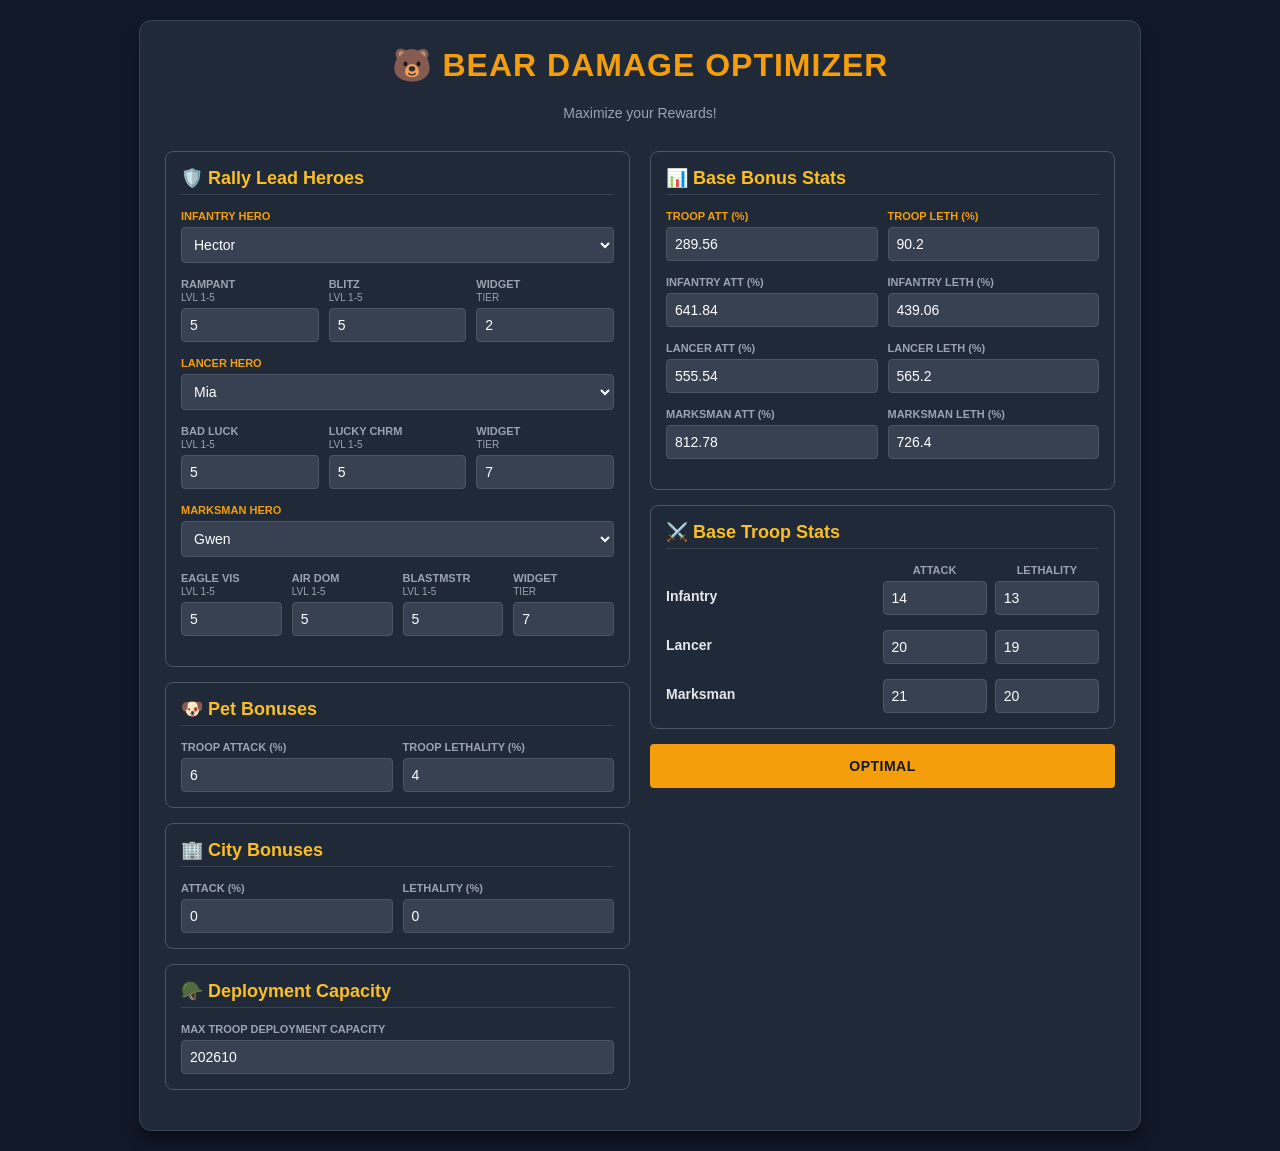
==== index.html @ f2bf9d79 "changed html file name" ====
<!DOCTYPE html>
<html lang="en">
<head>
    <meta charset="UTF-8">
    <meta name="viewport" content="width=device-width, initial-scale=1.0">
    <title>Whiteout Survival: Bear Hunt Calculator</title>
    <link rel="stylesheet" href="style.css">
</head>

<body>
<div class="container">
    <h1>🐻 Bear Damage Optimizer</h1>
    <p class="subtitle">Maximize your Rewards!</p>

    <form id="calcForm" onsubmit="event.preventDefault(); calculateStats();">
        <div class="grid">
            
            <!-- LEFT COLUMN -->
            <div>
                <div class="card form-group">
                    <h2>🛡️ Rally Lead Heroes</h2>
                    
                    <!-- Infantry Hero Dropdown -->
                    <div class="form-group">
                        <label style="color:#f59e0b">Infantry Hero</label>
                        <select id="infHeroSelect">
                            <option value="hector">Hector</option>
                        </select>
                    </div>
                    <div class="inline-grid form-group">
                        <div>
                            <label>Rampant <span class="helper-text">Lvl 1-5</span></label>
                            <input type="number" id="heroInf1" value="5" min="1" max="5">
                        </div>
                        <div>
                            <label>Blitz <span class="helper-text">Lvl 1-5</span></label>
                            <input type="number" id="heroInf2" value="5" min="1" max="5">
                        </div>
                        <div>
                            <label>Widget <span class="helper-text">Tier</span></label>
                            <input type="number" id="infWidget" value="2" min="0" max="10">
                        </div>
                    </div>

                    <!-- Lancer Hero Dropdown -->
                    <div class="form-group">
                        <label style="color:#f59e0b">Lancer Hero</label>
                        <select id="lanHeroSelect">
                            <option value="mia">Mia</option>
                        </select>
                    </div>
                    <div class="inline-grid form-group">
                        <div>
                            <label>Bad Luck <span class="helper-text">Lvl 1-5</span></label>
                            <input type="number" id="heroLan1" value="5" min="1" max="5">
                        </div>
                        <div>
                            <label>Lucky Chrm <span class="helper-text">Lvl 1-5</span></label>
                            <input type="number" id="heroLan2" value="5" min="1" max="5">
                        </div>
                        <div>
                            <label>Widget <span class="helper-text">Tier</span></label>
                            <input type="number" id="lanWidget" value="7" min="0" max="10">
                        </div>
                    </div>

                    <!-- Marksman Hero Dropdown -->
                    <div class="form-group">
                        <label style="color:#f59e0b">Marksman Hero</label>
                        <select id="mmHeroSelect">
                            <option value="gwen">Gwen</option>
                        </select>
                    </div>
                    <div class="inline-grid form-group">
                        <div>
                            <label>Eagle Vis <span class="helper-text">Lvl 1-5</span></label>
                            <input type="number" id="heroMM1" value="5" min="1" max="5">
                        </div>
                        <div>
                            <label>Air Dom <span class="helper-text">Lvl 1-5</span></label>
                            <input type="number" id="heroMM2" value="5" min="1" max="5">
                        </div>
                         <div>
                            <label>Blastmstr <span class="helper-text">Lvl 1-5</span></label>
                            <input type="number" id="heroMM3" value="5" min="1" max="5">
                        </div>
                        <div>
                            <label>Widget <span class="helper-text">Tier</span></label>
                            <input type="number" id="MMWidget" value="7" min="0" max="10">
                        </div>
                    </div>
                </div>

                <!-- Pet Bonuses -->
                <div class="card form-group">
                    <h2>🐶 Pet Bonuses</h2>
                    <div class="inline-grid">
                        <div>
                            <label>Troop Attack (%)</label>
                            <input type="number" id="petAtt" value="6">
                        </div>
                        <div>
                            <label>Troop Lethality (%)</label>
                            <input type="number" id="petLeth" value="4">
                        </div>
                    </div>
                </div>

                <!-- City Bonuses -->
                <div class="card form-group">
                    <h2>🏢 City Bonuses</h2>
                    <div class="inline-grid">
                        <div>
                            <label>Attack (%)</label>
                            <input type="number" id="cityAtt" value="0">
                        </div>
                        <div>
                            <label>Lethality (%)</label>
                            <input type="number" id="cityLeth" value="0">
                        </div>
                    </div>
                </div>

                <!-- Capacity Selection -->
                <div class="card form-group">
                    <h2>🪖 Deployment Capacity </h2>
                    <div>
                        <label>Max Troop Deployment Capacity</label>
                        <input type="number" id="SMax" value="202610">
                    </div>
                </div>
            </div>

            <!-- RIGHT COLUMN -->
            <div>
                <!-- Account Base Multipliers -->
                <div class="card form-group">
                    <h2>📊 Base Bonus Stats </h2>
                    <div class="inline-grid form-group">
                        <div>
                            <label style="color:#f59e0b">Troop Att (%)</label>
                            <input type="number" id="bonusTroopAtt" value="289.56">
                        </div>
                        <div>
                            <label style="color:#f59e0b">Troop Leth (%)</label>
                            <input type="number" id="bonusTroopLeth" value="90.2">
                        </div>
                    </div>
                    <div class="inline-grid form-group">
                        <div>
                            <label>Infantry Att (%)</label>
                            <input type="number" id="bonusInfAtt" value="641.84">
                        </div>
                        <div>
                            <label>Infantry Leth (%)</label>
                            <input type="number" id="bonusInfLeth" value="439.06">
                        </div>
                    </div>
                    <div class="inline-grid form-group">
                        <div>
                            <label>Lancer Att (%)</label>
                            <input type="number" id="bonusLanAtt" value="555.54">
                        </div>
                        <div>
                            <label>Lancer Leth (%)</label>
                            <input type="number" id="bonusLanLeth" value="565.2">
                        </div>
                    </div>
                    <div class="inline-grid form-group">
                        <div>
                            <label>Marksman Att (%)</label>
                            <input type="number" id="bonusMmAtt" value="812.78">
                        </div>
                        <div>
                            <label>Marksman Leth (%)</label>
                            <input type="number" id="bonusMmLeth" value="726.4">
                        </div>
                    </div>
                </div>

                <!-- Base Raw Stats Module -->
                <div class="card">
                    <h2>⚔️ Base Troop Stats</h2>
                    <div class="table-grid" style="margin-bottom: 5px;">
                        <div></div>
                        <span style="font-size:11px; color:#9ca3af; font-weight:bold;">ATTACK</span>
                        <span style="font-size:11px; color:#9ca3af; font-weight:bold;">LETHALITY</span>
                    </div>
                    <div class="table-grid form-group">
                        <label>Infantry</label>
                        <input type="number" id="baseInfAtt" value="14">
                        <input type="number" id="baseInfLeth" value="13">
                    </div>
                    <div class="table-grid form-group">
                        <label>Lancer</label>
                        <input type="number" id="baseLanAtt" value="20">
                        <input type="number" id="baseLanLeth" value="19">
                    </div>
                    <div class="table-grid">
                        <label>Marksman</label>
                        <input type="number" id="baseMmAtt" value="21">
                        <input type="number" id="baseMmLeth" value="20">
                    </div>
                </div>
                
                <button type="submit">Optimal</button> 
            </div>

        </div>
    </form>

    <!-- RESULTS ENGINE -->
    <div id="resultsSection" class="results-box hidden">
        <h2>📊 Results </h2>
        <table class="stat-table">
            <thead>
                <tr>
                    <th>Troop Type</th>
                    <th style="text-align:center">Battle Report Numbers</th>
                    <th style="text-align:center">Optimal Troop Count</th>
                </tr>
            </thead>
            <tbody>
                <tr>
                    <td>🛡️ Infantry Base Mods</td>
                    <td id="resInfMod" style="text-align:center; color:#9ca3af;">-</td>
                    <td id="opInf" style="text-align:center; font-weight:bold; color:#10b981;">-</td>
                </tr>
                <tr>
                    <td>🐎 Lancer</td>
                    <td id="resLanMod" style="text-align:center; color:#9ca3af;">-</td>
                    <td id="opLan" style="text-align:center; font-weight:bold; color:#10b981;">-</td>
                </tr>
                <tr>
                    <td>🏹 Marksman</td>
                    <td id="resMmMod" style="text-align:center; color:#9ca3af;">-</td>
                    <td id="opMm" style="text-align:center; font-weight:bold; color:#10b981;">-</td>
                </tr>
            </tbody>
        </table>

        <!-- <div class="rec-card">
            <h3 style="color:#fbbf24; margin:0;">🎯 Optimized Numbers</h3>
            <p id="formationRecommendation" class="rec-text">-</p>
            <!-- <p style="font-size:11px; color:#9ca3af; margin:0;">Calculated as (True Attack * True Lethality) per individual unit class.</p>
        </div> -->
    </div>
</div>
    <script src="app.js"></script>
</body>
</html>
---- style.css ----
/* ==========================================================================
   1. DESIGN SYSTEM VARIABLES (Easy Theme Changes)
   ========================================================================== */
:root {
    --bg-main: #111827;
    --bg-card: #1f2937;
    --bg-input: #374151;
    --border-color: #4b5563;
    --border-accent: #374151;
    
    --text-primary: #f3f4f6;
    --text-muted: #9ca3af;
    --text-accent: #e5e7eb;
    
    --color-gold: #f59e0b;
    --color-yellow: #fbbf24;
    --color-green: #10b981;
    --color-blue: #38bdf8;
    --color-hover: #d97706;
}

/* ==========================================================================
   2. GLOBAL BODY & CONTAINER LAYOUT
   ========================================================================== */
body { 
    font-family: -apple-system, BlinkMacSystemFont, "Segoe UI", Roboto, sans-serif; 
    background: var(--bg-main); 
    color: var(--text-primary); 
    margin: 0; 
    padding: 20px; 
}

.container { 
    max-width: 950px; 
    margin: 0 auto; 
    background: var(--bg-card); 
    padding: 25px; 
    border-radius: 12px; 
    border: 1px solid var(--border-accent); 
    box-shadow: 0 10px 15px -3px rgba(0,0,0,0.5); 
}

/* ==========================================================================
   3. TYPOGRAPHY & HEADERS
   ========================================================================== */
h1 { 
    text-align: center; 
    color: var(--color-gold); 
    text-transform: uppercase; 
    letter-spacing: 1px; 
    margin-top: 0; 
}

p.subtitle { 
    text-align: center; 
    color: var(--text-muted); 
    font-size: 14px; 
    margin-bottom: 30px; 
}

h2 { 
    color: var(--color-yellow); 
    font-size: 18px; 
    border-bottom: 1px solid var(--border-accent); 
    padding-bottom: 5px; 
    margin-top: 0; 
}

/* ==========================================================================
   4. GRID LAYOUT ARCHITECTURE
   ========================================================================== */
.grid { 
    display: grid; 
    grid-template-columns: 1fr; 
    gap: 20px; 
}

@media(min-width: 768px) { 
    .grid { 
        grid-template-columns: 1fr 1fr; 
    } 
}

.inline-grid { 
    display: grid; 
    grid-template-columns: repeat(auto-fit, minmax(60px, 1fr)); 
    gap: 10px; 
}

.table-grid { 
    display: grid; 
    grid-template-columns: 2fr 1fr 1fr; 
    gap: 8px; 
    align-items: center; 
    text-align: center; 
}

.table-grid label { 
    text-align: left; 
    text-transform: none; 
    font-size: 14px; 
    color: var(--text-accent); 
}

/* ==========================================================================
   5. INTERFACE CARDS & FORM ELEMENTS
   ========================================================================== */
.card { 
    background: var(--bg-card); 
    border: 1px solid var(--border-color); 
    padding: 15px; 
    border-radius: 8px; 
}

.form-group { 
    margin-bottom: 15px; 
}

label { 
    display: block; 
    font-size: 11px; 
    color: var(--text-muted); 
    text-transform: uppercase; 
    margin-bottom: 5px; 
    font-weight: bold; 
}

input, select { 
    width: 100%; 
    box-sizing: border-box; 
    background: var(--bg-input); 
    border: 1px solid var(--border-color); 
    color: white; 
    padding: 8px; 
    border-radius: 4px; 
    font-size: 14px; 
}

.helper-text { 
    font-size: 10px; 
    color: var(--text-muted); 
    font-weight: normal; 
    margin-top: 2px; 
    display: block;
}

button { 
    width: 100%; 
    background: var(--color-gold); 
    color: var(--bg-main); 
    border: none; 
    padding: 14px; 
    font-weight: bold; 
    border-radius: 4px; 
    cursor: pointer; 
    text-transform: uppercase; 
    font-size: 14px; 
    margin-top: 15px; 
    letter-spacing: 0.5px; 
}

button:hover { 
    background: var(--color-hover); 
}

/* ==========================================================================
   6. RESULTS TABLE & RECOMMENDATION DISPLAY
   ========================================================================== */
.stat-table { 
    width: 100%; 
    border-collapse: collapse; 
    text-align: left; 
    margin: 15px 0; 
}

.stat-table th { 
    background: var(--bg-main); 
    color: var(--color-gold); 
    padding: 10px; 
    font-size: 11px; 
    text-transform: uppercase; 
}

.stat-table td { 
    padding: 10px; 
    border-bottom: 1px solid var(--border-accent); 
    font-size: 13px; 
}

.hidden { 
    display: none; 
}

.results-box { 
    margin-top: 25px; 
    padding-top: 20px; 
    border-top: 2px solid var(--border-accent); 
}

.rec-card { 
    background: rgba(245, 158, 11, 0.1); 
    border: 1px solid rgba(245, 158, 11, 0.3); 
    padding: 15px; 
    border-radius: 8px; 
    text-align: center; 
    margin-top: 20px; 
}

.rec-text { 
    font-size: 18px; 
    font-weight: bold; 
    color: white; 
    margin: 10px 0; 
}
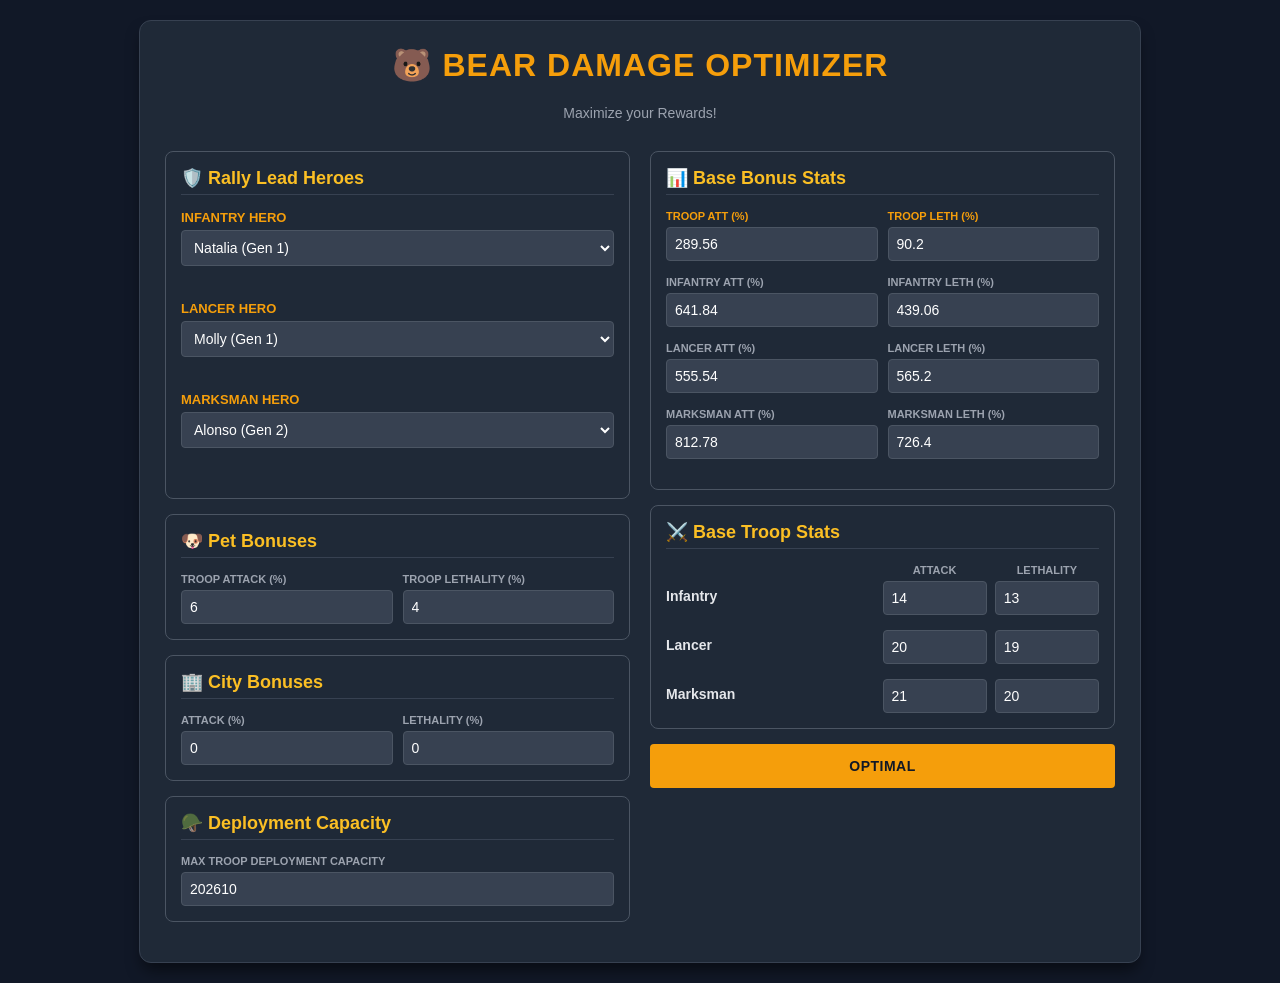
==== commit dfe09d87: "added heroes.json" ====
--- a/index.html
+++ b/index.html
@@ -15,83 +15,32 @@
     <form id="calcForm" onsubmit="event.preventDefault(); calculateStats();">
         <div class="grid">
             
-            <!-- LEFT COLUMN -->
             <div>
                 <div class="card form-group">
                     <h2>🛡️ Rally Lead Heroes</h2>
                     
-                    <!-- Infantry Hero Dropdown -->
-                    <div class="form-group">
-                        <label style="color:#f59e0b">Infantry Hero</label>
-                        <select id="infHeroSelect">
-                            <option value="hector">Hector</option>
-                        </select>
-                    </div>
-                    <div class="inline-grid form-group">
-                        <div>
-                            <label>Rampant <span class="helper-text">Lvl 1-5</span></label>
-                            <input type="number" id="heroInf1" value="5" min="1" max="5">
-                        </div>
-                        <div>
-                            <label>Blitz <span class="helper-text">Lvl 1-5</span></label>
-                            <input type="number" id="heroInf2" value="5" min="1" max="5">
-                        </div>
-                        <div>
-                            <label>Widget <span class="helper-text">Tier</span></label>
-                            <input type="number" id="infWidget" value="2" min="0" max="10">
-                        </div>
+                    <div class="form-group" style="margin-bottom: 20px;">
+                        <label style="color:#f59e0b; font-size:13px;">Infantry Hero</label>
+                        <select id="infHeroSelect" class="form-group"></select>
+                        <div id="infSkillsContainer" class="inline-grid"></div>
+                        <div id="infWidgetContainer" style="margin-top: 10px;"></div>
                     </div>
 
-                    <!-- Lancer Hero Dropdown -->
-                    <div class="form-group">
-                        <label style="color:#f59e0b">Lancer Hero</label>
-                        <select id="lanHeroSelect">
-                            <option value="mia">Mia</option>
-                        </select>
-                    </div>
-                    <div class="inline-grid form-group">
-                        <div>
-                            <label>Bad Luck <span class="helper-text">Lvl 1-5</span></label>
-                            <input type="number" id="heroLan1" value="5" min="1" max="5">
-                        </div>
-                        <div>
-                            <label>Lucky Chrm <span class="helper-text">Lvl 1-5</span></label>
-                            <input type="number" id="heroLan2" value="5" min="1" max="5">
-                        </div>
-                        <div>
-                            <label>Widget <span class="helper-text">Tier</span></label>
-                            <input type="number" id="lanWidget" value="7" min="0" max="10">
-                        </div>
+                    <div class="form-group" style="margin-bottom: 20px;">
+                        <label style="color:#f59e0b; font-size:13px;">Lancer Hero</label>
+                        <select id="lanHeroSelect" class="form-group"></select>
+                        <div id="lanSkillsContainer" class="inline-grid"></div>
+                        <div id="lanWidgetContainer" style="margin-top: 10px;"></div>
                     </div>
 
-                    <!-- Marksman Hero Dropdown -->
-                    <div class="form-group">
-                        <label style="color:#f59e0b">Marksman Hero</label>
-                        <select id="mmHeroSelect">
-                            <option value="gwen">Gwen</option>
-                        </select>
-                    </div>
-                    <div class="inline-grid form-group">
-                        <div>
-                            <label>Eagle Vis <span class="helper-text">Lvl 1-5</span></label>
-                            <input type="number" id="heroMM1" value="5" min="1" max="5">
-                        </div>
-                        <div>
-                            <label>Air Dom <span class="helper-text">Lvl 1-5</span></label>
-                            <input type="number" id="heroMM2" value="5" min="1" max="5">
-                        </div>
-                         <div>
-                            <label>Blastmstr <span class="helper-text">Lvl 1-5</span></label>
-                            <input type="number" id="heroMM3" value="5" min="1" max="5">
-                        </div>
-                        <div>
-                            <label>Widget <span class="helper-text">Tier</span></label>
-                            <input type="number" id="MMWidget" value="7" min="0" max="10">
-                        </div>
+                    <div class="form-group" style="margin-bottom: 20px;">
+                        <label style="color:#f59e0b; font-size:13px;">Marksman Hero</label>
+                        <select id="mmHeroSelect" class="form-group"></select>
+                        <div id="mmSkillsContainer" class="inline-grid"></div>
+                        <div id="mmWidgetContainer" style="margin-top: 10px;"></div>
                     </div>
                 </div>
 
-                <!-- Pet Bonuses -->
                 <div class="card form-group">
                     <h2>🐶 Pet Bonuses</h2>
                     <div class="inline-grid">
@@ -106,7 +55,6 @@
                     </div>
                 </div>
 
-                <!-- City Bonuses -->
                 <div class="card form-group">
                     <h2>🏢 City Bonuses</h2>
                     <div class="inline-grid">
@@ -121,7 +69,6 @@
                     </div>
                 </div>
 
-                <!-- Capacity Selection -->
                 <div class="card form-group">
                     <h2>🪖 Deployment Capacity </h2>
                     <div>
@@ -131,9 +78,7 @@
                 </div>
             </div>
 
-            <!-- RIGHT COLUMN -->
             <div>
-                <!-- Account Base Multipliers -->
                 <div class="card form-group">
                     <h2>📊 Base Bonus Stats </h2>
                     <div class="inline-grid form-group">
@@ -178,7 +123,6 @@
                     </div>
                 </div>
 
-                <!-- Base Raw Stats Module -->
                 <div class="card">
                     <h2>⚔️ Base Troop Stats</h2>
                     <div class="table-grid" style="margin-bottom: 5px;">
@@ -209,7 +153,6 @@
         </div>
     </form>
 
-    <!-- RESULTS ENGINE -->
     <div id="resultsSection" class="results-box hidden">
         <h2>📊 Results </h2>
         <table class="stat-table">
@@ -222,7 +165,7 @@
             </thead>
             <tbody>
                 <tr>
-                    <td>🛡️ Infantry Base Mods</td>
+                    <td>🛡️ Infantry</td>
                     <td id="resInfMod" style="text-align:center; color:#9ca3af;">-</td>
                     <td id="opInf" style="text-align:center; font-weight:bold; color:#10b981;">-</td>
                 </tr>
@@ -238,14 +181,8 @@
                 </tr>
             </tbody>
         </table>
-
-        <!-- <div class="rec-card">
-            <h3 style="color:#fbbf24; margin:0;">🎯 Optimized Numbers</h3>
-            <p id="formationRecommendation" class="rec-text">-</p>
-            <!-- <p style="font-size:11px; color:#9ca3af; margin:0;">Calculated as (True Attack * True Lethality) per individual unit class.</p>
-        </div> -->
     </div>
 </div>
     <script src="app.js"></script>
 </body>
-</html>
+</html>
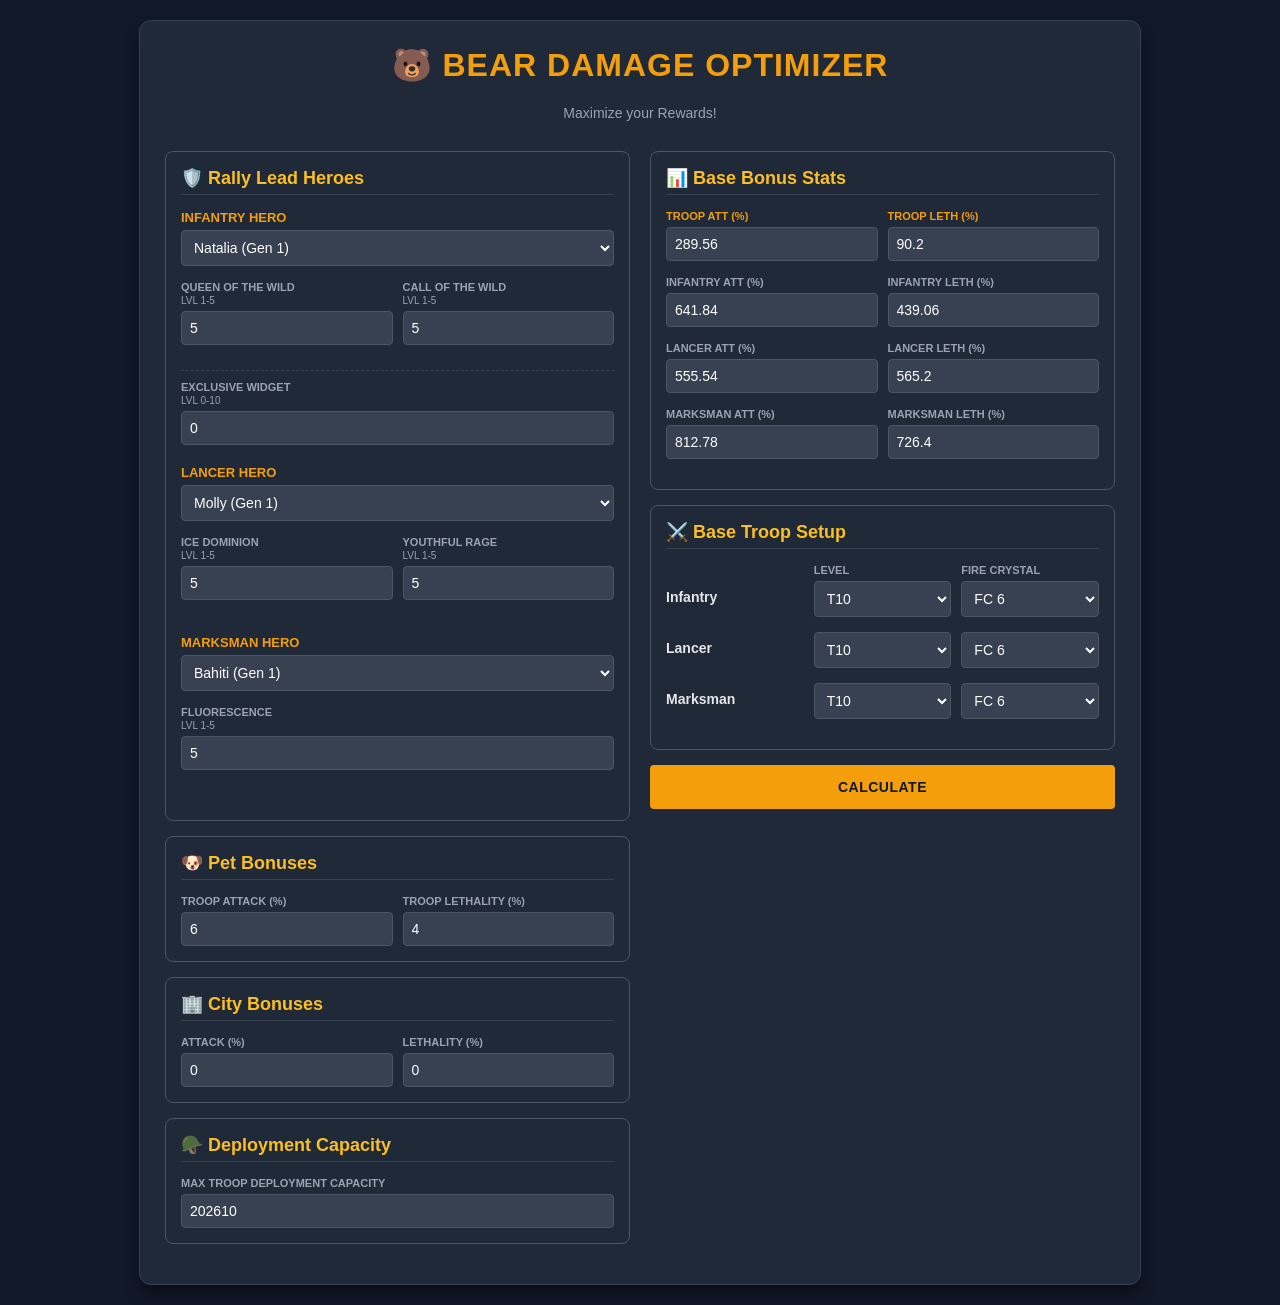
==== commit dd2243f3: "added troops.json, select troop levels instead of manually inputing all stats" ====
--- a/index.html
+++ b/index.html
@@ -12,9 +12,11 @@
     <h1>🐻 Bear Damage Optimizer</h1>
     <p class="subtitle">Maximize your Rewards!</p>
 
+    <!-- Unified Form Element wraps your calculation tracks entirely -->
     <form id="calcForm" onsubmit="event.preventDefault(); calculateStats();">
         <div class="grid">
             
+            <!-- LEFT COLUMN: INPUT MANAGERS -->
             <div>
                 <div class="card form-group">
                     <h2>🛡️ Rally Lead Heroes</h2>
@@ -78,6 +80,7 @@
                 </div>
             </div>
 
+            <!-- RIGHT COLUMN: PROFILE STATS, TROOP SELECTIONS, AND OUTPUT PANEL -->
             <div>
                 <div class="card form-group">
                     <h2>📊 Base Bonus Stats </h2>
@@ -124,65 +127,74 @@
                 </div>
 
                 <div class="card">
-                    <h2>⚔️ Base Troop Stats</h2>
+                    <h2>⚔️ Base Troop Setup</h2>
+                    
+                    <!-- Headers row -->
                     <div class="table-grid" style="margin-bottom: 5px;">
                         <div></div>
-                        <span style="font-size:11px; color:#9ca3af; font-weight:bold;">ATTACK</span>
-                        <span style="font-size:11px; color:#9ca3af; font-weight:bold;">LETHALITY</span>
-                    </div>
+                        <span style="font-size:11px; color:#9ca3af; font-weight:bold; text-transform:uppercase;">Level</span>
+                        <span style="font-size:11px; color:#9ca3af; font-weight:bold; text-transform:uppercase;">Fire Crystal</span>
+                    </div>
+
+                    <!-- Infantry Row: 3 distinct elements -->
                     <div class="table-grid form-group">
                         <label>Infantry</label>
-                        <input type="number" id="baseInfAtt" value="14">
-                        <input type="number" id="baseInfLeth" value="13">
-                    </div>
+                        <select id="lvl-infantry"></select>
+                        <select id="fc-infantry"></select>
+                    </div>
+
+                    <!-- Lancer Row -->
                     <div class="table-grid form-group">
                         <label>Lancer</label>
-                        <input type="number" id="baseLanAtt" value="20">
-                        <input type="number" id="baseLanLeth" value="19">
-                    </div>
-                    <div class="table-grid">
+                        <select id="lvl-lancer"></select>
+                        <select id="fc-lancer"></select>
+                    </div>
+
+                    <!-- Marksman Row -->
+                    <div class="table-grid form-group">
                         <label>Marksman</label>
-                        <input type="number" id="baseMmAtt" value="21">
-                        <input type="number" id="baseMmLeth" value="20">
-                    </div>
-                </div>
-                
-                <button type="submit">Optimal</button> 
-            </div>
-
-        </div>
+                        <select id="lvl-marksman"></select>
+                        <select id="fc-marksman"></select>
+                    </div>
+                </div>
+
+                <button type="submit" style="margin-bottom: 20px; width: 100%;">Calculate</button>
+
+                <div id="resultsSection" class="results-box hidden">
+                    <h2>📊 Results </h2>
+                    <table class="stat-table">
+                        <thead>
+                            <tr>
+                               <th>Troop Type</th>
+                               <th style="text-align:center">Battle Report Numbers</th>
+                               <th style="text-align:center">Optimal Troop Count</th>
+                            </tr>
+                        </thead>
+                        <tbody>
+                            <tr>
+                                <td>🛡️ Infantry</td>
+                                <td id="resInfMod" style="text-align:center; color:#9ca3af;">-</td>
+                                <td id="opInf" style="text-align:center; font-weight:bold; color:#10b981;">-</td>
+                            </tr>
+                            <tr>
+                                <td>🐎 Lancer</td>
+                                <td id="resLanMod" style="text-align:center; color:#9ca3af;">-</td>
+                                <td id="opLan" style="text-align:center; font-weight:bold; color:#10b981;">-</td>
+                            </tr>
+                            <tr>
+                                <td>🏹 Marksman</td>
+                                <td id="resMmMod" style="text-align:center; color:#9ca3af;">-</td>
+                                <td id="opMm" style="text-align:center; font-weight:bold; color:#10b981;">-</td>
+                            </tr>
+                        </tbody>
+                    </table>
+                </div>
+            </div> <!-- End Right Column -->
+
+        </div> <!-- End Grid Wrapper -->
     </form>
-
-    <div id="resultsSection" class="results-box hidden">
-        <h2>📊 Results </h2>
-        <table class="stat-table">
-            <thead>
-                <tr>
-                    <th>Troop Type</th>
-                    <th style="text-align:center">Battle Report Numbers</th>
-                    <th style="text-align:center">Optimal Troop Count</th>
-                </tr>
-            </thead>
-            <tbody>
-                <tr>
-                    <td>🛡️ Infantry</td>
-                    <td id="resInfMod" style="text-align:center; color:#9ca3af;">-</td>
-                    <td id="opInf" style="text-align:center; font-weight:bold; color:#10b981;">-</td>
-                </tr>
-                <tr>
-                    <td>🐎 Lancer</td>
-                    <td id="resLanMod" style="text-align:center; color:#9ca3af;">-</td>
-                    <td id="opLan" style="text-align:center; font-weight:bold; color:#10b981;">-</td>
-                </tr>
-                <tr>
-                    <td>🏹 Marksman</td>
-                    <td id="resMmMod" style="text-align:center; color:#9ca3af;">-</td>
-                    <td id="opMm" style="text-align:center; font-weight:bold; color:#10b981;">-</td>
-                </tr>
-            </tbody>
-        </table>
-    </div>
 </div>
+
     <script src="app.js"></script>
 </body>
 </html>
--- a/style.css
+++ b/style.css
@@ -87,13 +87,15 @@
     gap: 10px; 
 }
 
-.table-grid { 
-    display: grid; 
-    grid-template-columns: 2fr 1fr 1fr; 
-    gap: 8px; 
-    align-items: center; 
-    text-align: center; 
-}
+.table-grid {
+    display: grid;
+    /* Split rows into 3 even columns */
+    grid-template-columns: 1fr 1fr 1fr; 
+    align-items: center;
+    gap: 10px;
+    margin-bottom: 12px;
+}
+
 
 .table-grid label { 
     text-align: left; 
